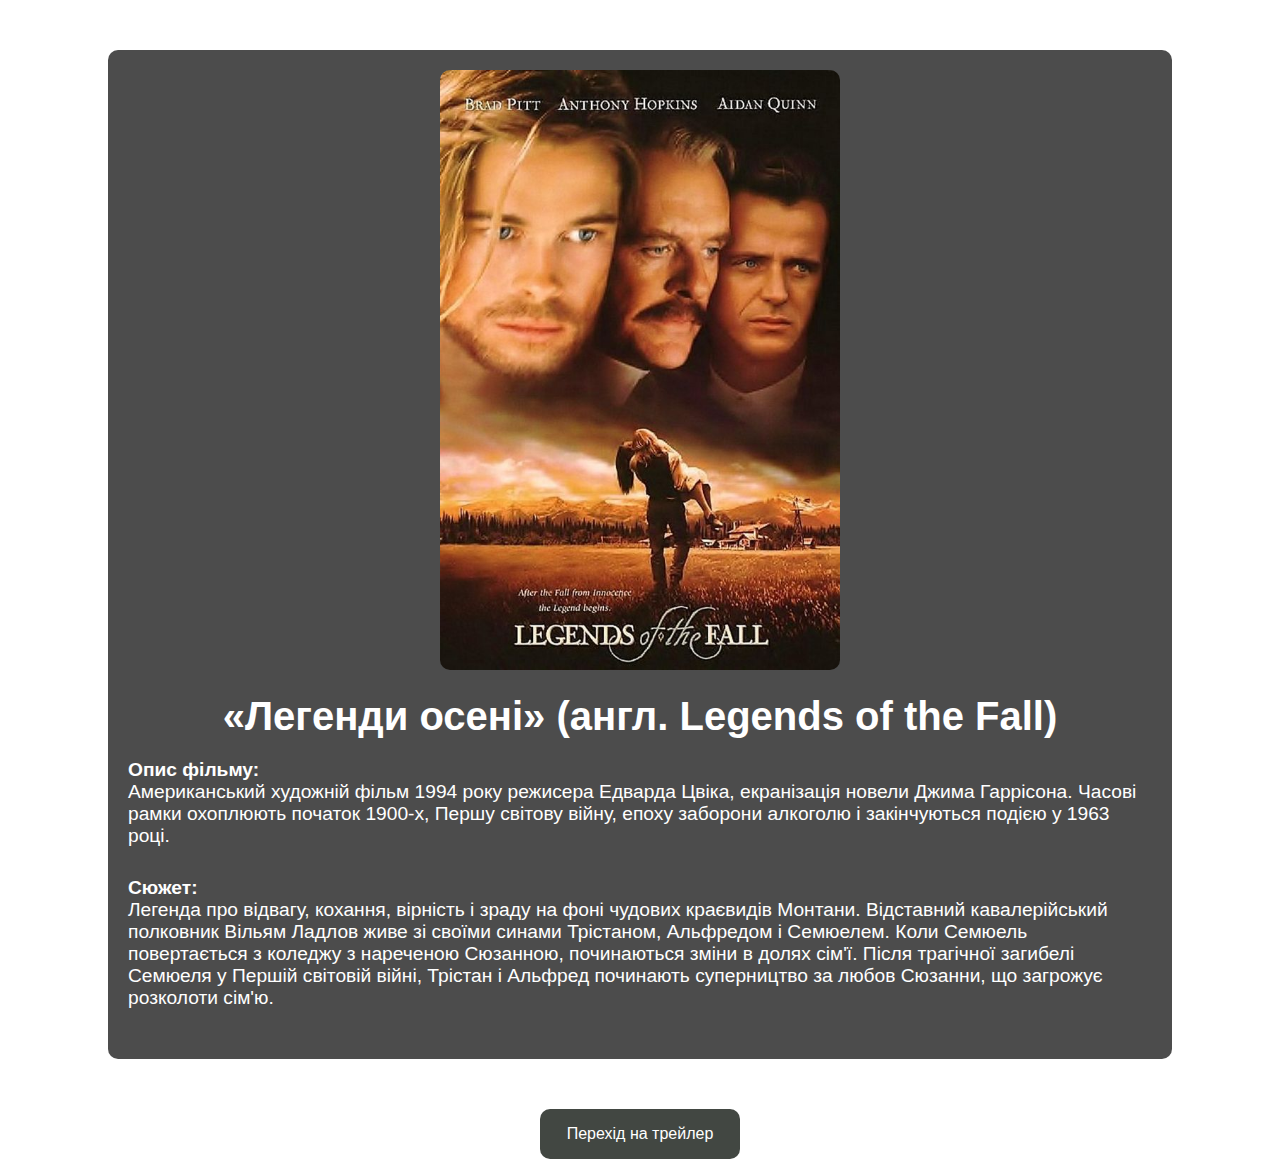
==== film_3.html @ 527dfc21 "HTML" ====
<!DOCTYPE html>
<html lang="en">
<head>
    <meta charset="UTF-8">
    <meta name="viewport" content="width=device-width, initial-scale=1.0">
    <title>«Легенди осені»</title>
    <link rel="stylesheet" href="film_3.css"> 
</head>
<body>
    <div class="container">
        <div class="image">
            <img src="film_3.jpg" alt="«Легенди осені»">
        </div>
        <div class="heading">«Легенди осені» (англ. Legends of the Fall)</div>
        <div class="plot section">
            <strong>Опис фільму:</strong><br>
            Американський художній фільм 1994 року режисера Едварда Цвіка, екранізація новели Джима Гаррісона. Часові рамки охоплюють початок 1900-х, Першу світову війну, епоху заборони алкоголю і закінчуються подією у 1963 році.
        </div>
        <div class="plot section">
            <strong>Сюжет:</strong><br>
            Легенда про відвагу, кохання, вірність і зраду на фоні чудових краєвидів Монтани. Відставний кавалерійський полковник Вільям Ладлов живе зі своїми синами Трістаном, Альфредом і Семюелем. Коли Семюель повертається з коледжу з нареченою Сюзанною, починаються зміни в долях сім'ї. Після трагічної загибелі Семюеля у Першій світовій війні, Трістан і Альфред починають суперництво за любов Сюзанни, що загрожує розколоти сім'ю.
        </div>
    </div>
    <div>
        <button class="buttonfilm3"><a href="https://www.youtube.com/watch?v=e7JkdJh1y8Y" class="afilm3">Перехід на трейлер</a></button>
    </div>
</body>
</html>
---- film_3.css ----
body {
    font-family: Arial, sans-serif;
    margin: 0;
    padding: 0;
    background-image: url('background.jpg'); 
    background-size: cover;
    background-position: center;
    color: #fff; 
    text-align: center;
}

.container {
    background-color: rgba(0, 0, 0, 0.7); 
    padding: 20px;
    margin: 50px auto;
    width: 80%;
    border-radius: 10px;
}

.image img {
    width: 100%;
    max-width: 400px; 
    border-radius: 10px;
    margin-bottom: 20px;
}

.heading {
    font-size: 2.5rem;
    margin-bottom: 20px;
    font-weight: bold;
}

.plot {
    font-size: 1.2rem;
    text-align: left;
}

.section {
    margin-bottom: 30px;
}

@media screen and (max-width: 768px) {
    .container {
        width: 90%;
    }
}
.afilm3{
    text-decoration: none;
    color: white;
}
.buttonfilm3{
    height: 50px;
    width: 200px;
    background-color: #424742;
    border: none;
    color: white;
    text-align: center;
    font-size: 16px;
    border-radius: 10px; 
    cursor: pointer;
    padding: 10px 20px;
    transition: background-color 0.3s ease;
}
.buttonfilm3:hover {
    
   
    background-color: #45a049; 
    }
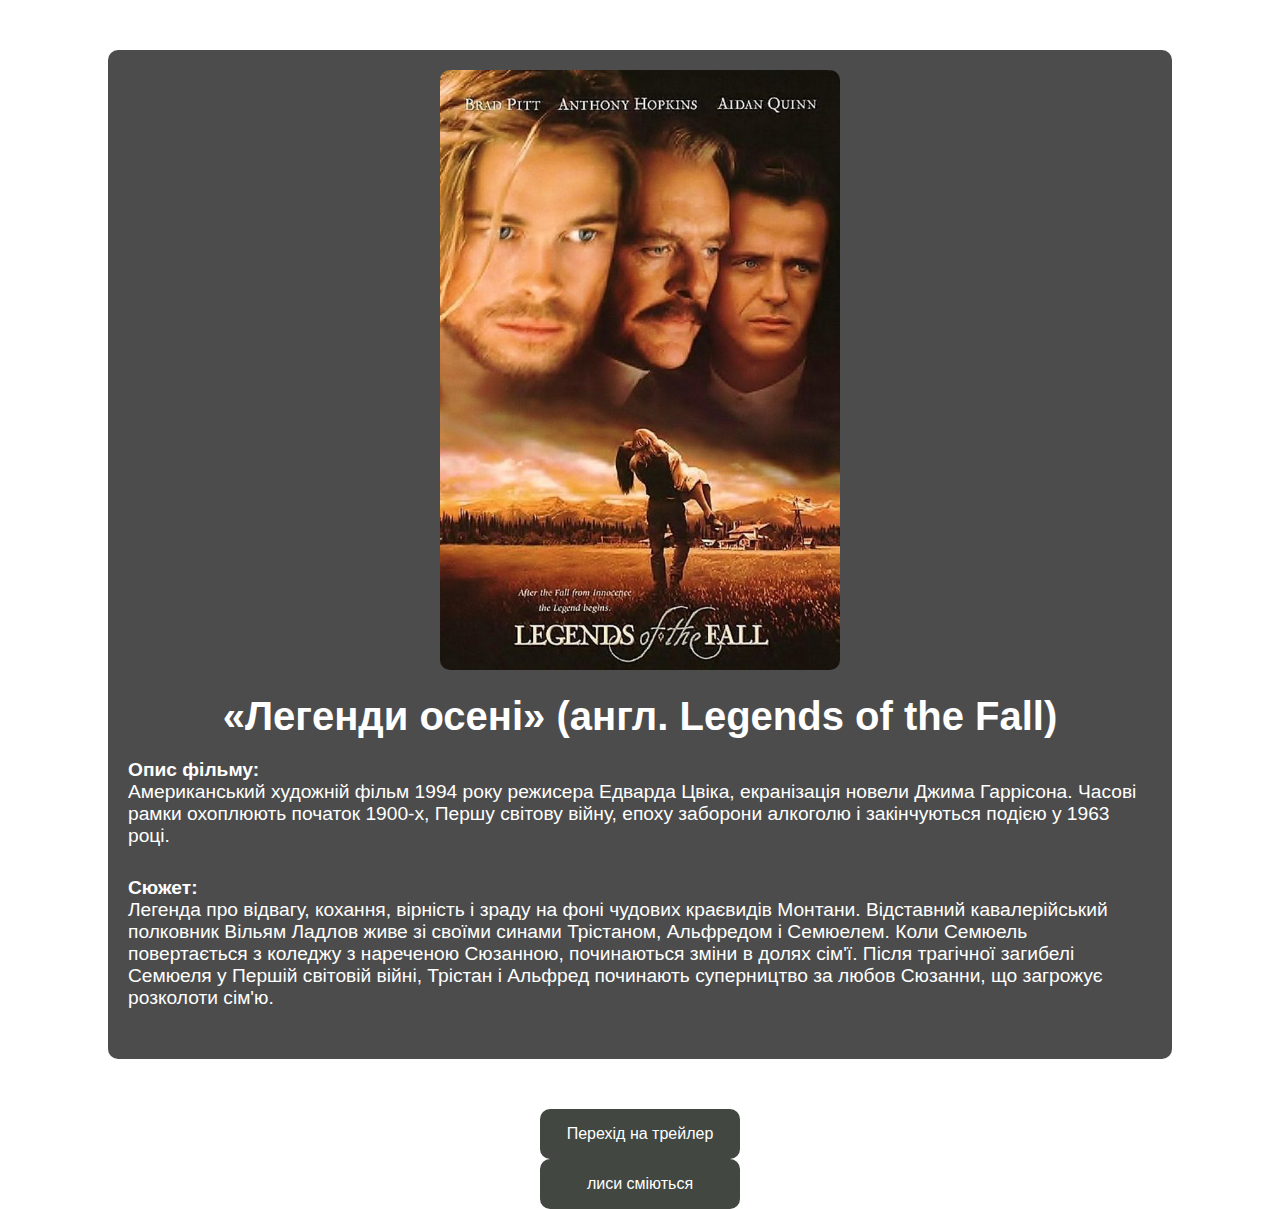
==== commit 1bcbc6b9: "main" ====
--- a/film_3.html
+++ b/film_3.html
@@ -24,5 +24,8 @@
     <div>
         <button class="buttonfilm3"><a href="https://www.youtube.com/watch?v=e7JkdJh1y8Y" class="afilm3">Перехід на трейлер</a></button>
     </div>
+    <div>
+        <button class="buttonfilm3"><a href="https://www.youtube.com/watch?v=1ljrtP2Wepk" class="afilm3">лиси сміються</a></button>
+    </div>
 </body>
 </html>
